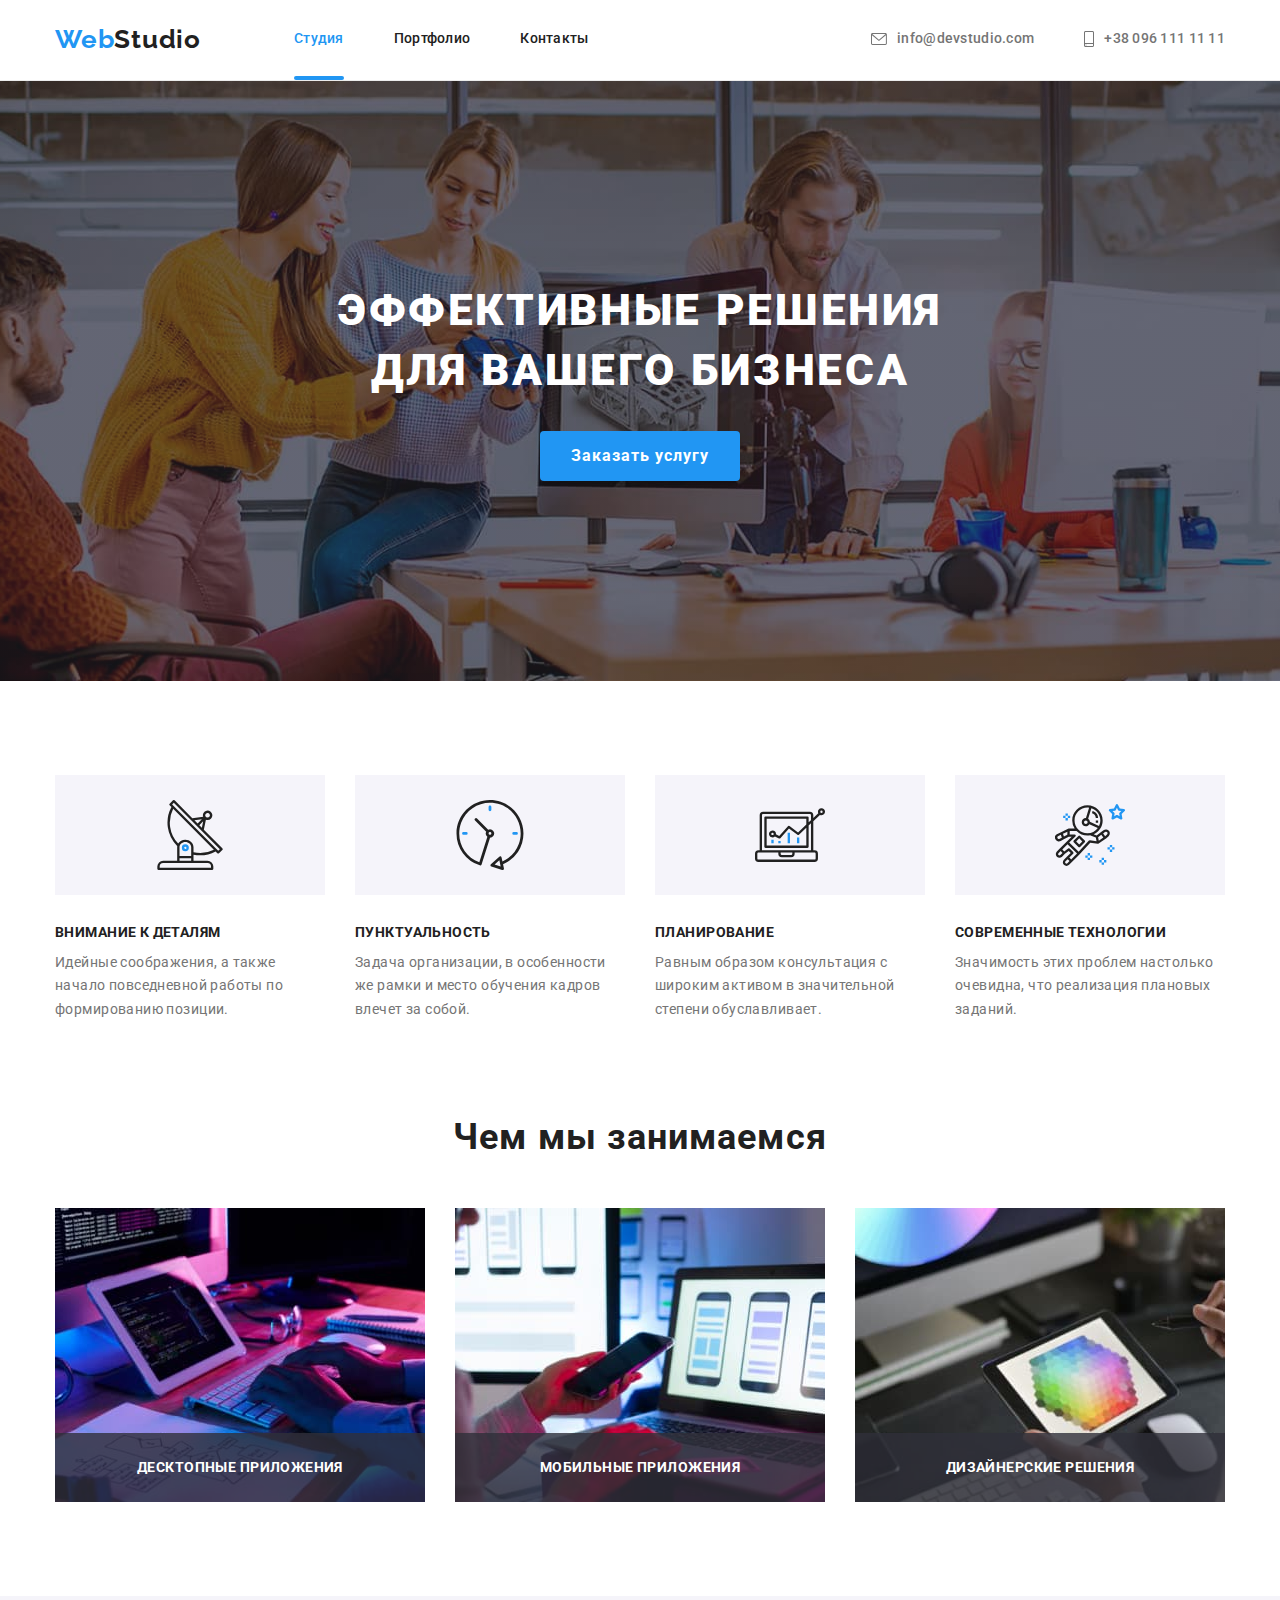
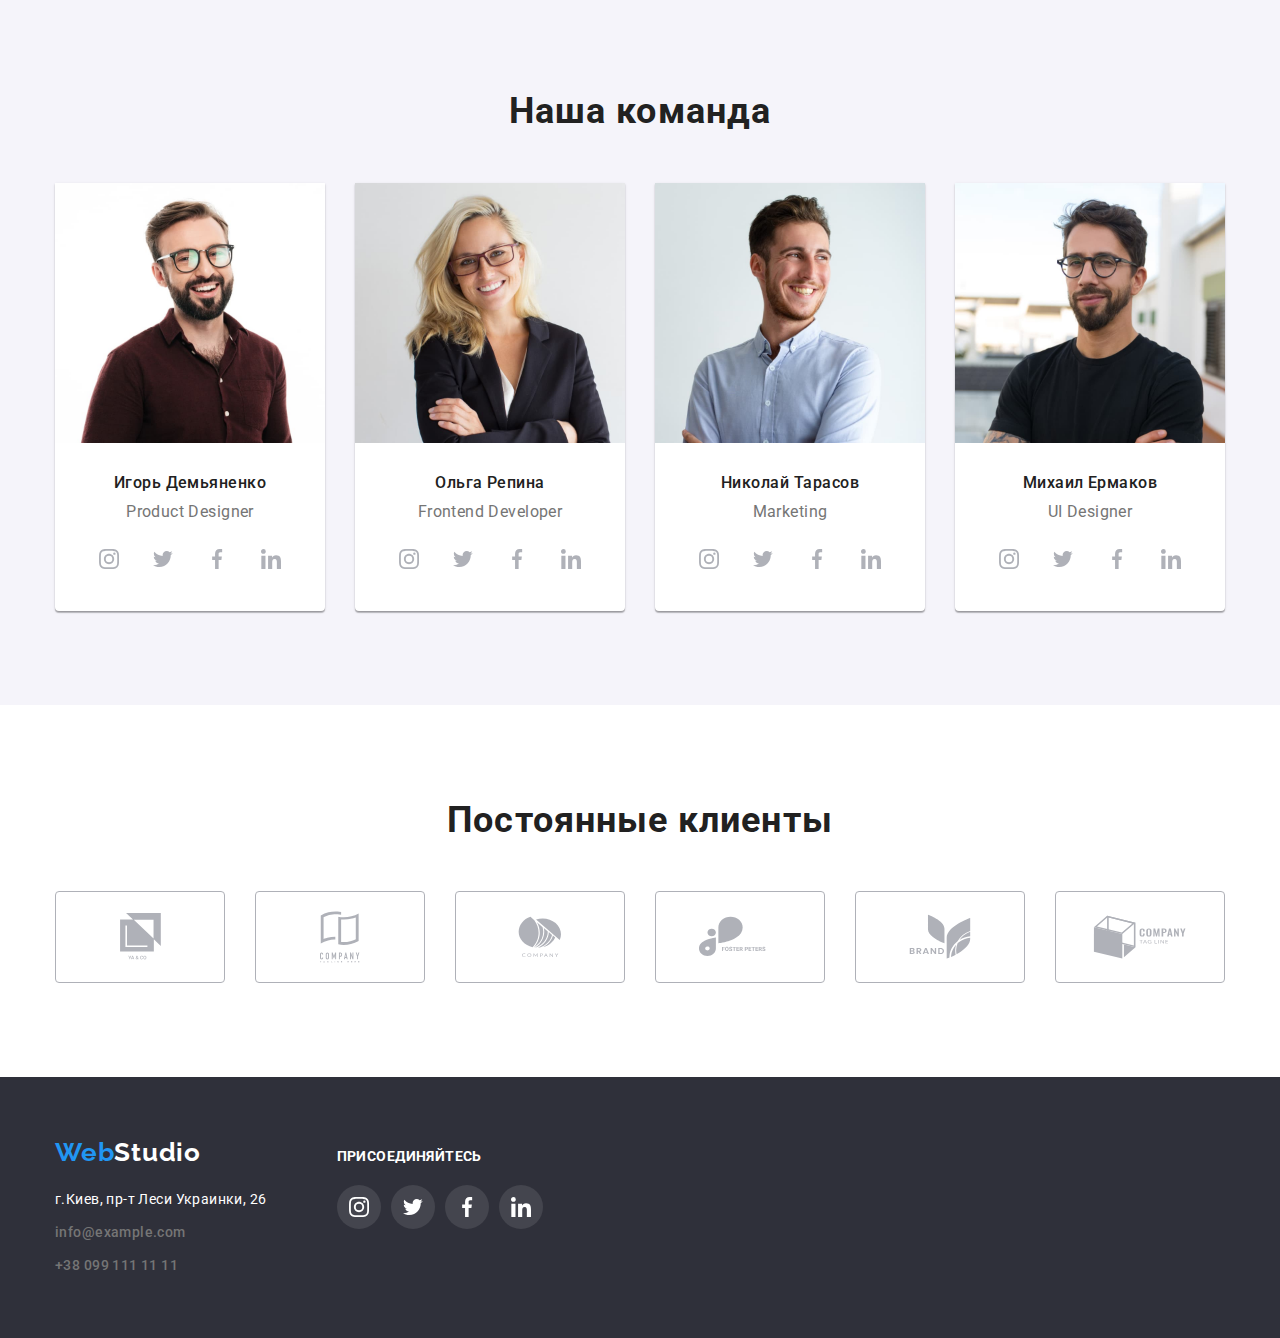
==== index.html @ b00ffcb3 "cloned from previous repository" ====
<!DOCTYPE html>
<html lang="ru">

<head>
  <meta charset="UTF-8">
  <meta http-equiv="X-UA-Compatible" content="IE=edge">
  <meta name="viewport" content="width=device-width, initial-scale=1.0">
  <link href="https://fonts.googleapis.com/css2?family=Raleway:wght@700&family=Roboto:wght@400;500;700;900&display=swap"
    rel="stylesheet">
  <link rel="stylesheet" href="https://cdnjs.cloudflare.com/ajax/libs/modern-normalize/1.1.0/modern-normalize.min.css"> 
  <link rel="stylesheet" href="./css/styles.css">
  <title>Web Studio</title>
</head>

<body>
<header class="header">
  <!-- Навигация -->
  <div class="container">
    <a href="./index.html" class="logo"><span class="logo-accent">Web</span>Studio</a>
    <nav class="main-nav">
      <ul class="site-nav">
        <li class="item"><a href="./index.html" class="link current">Студия</a></li>
        <li class="item"><a href="./portfolio.html" class="link">Портфолио</a></li>
        <li class="item"><a href="" class="link">Контакты</a></li>
      </ul>
    </nav>
    <!-- Контакты -->
    <ul class="contacts">
      <li>
        <a href="mailto:info@devstudio.com" class="link">
        <svg class="icon" width="16px" height="12px">
          <use href="./images/sprite.svg#icon-envelope"></use>
        </svg>
        info@devstudio.com
      </a>
      </li>
      <li>
        <a href="tel:+380961111111" class="link">
          <svg class="icon" width="10px" height="16px">
            <use href="./images/sprite.svg#icon-smartphone"></use>
          </svg>
        +38 096 111 11 11
      </a>
    </li>
    </ul>
  </div>
</header>

<main>
  <!-- Герой -->
  <section class="hero">
    <div class="container">
      <h1 class="hero-title">Эффективные решения для вашего бизнеса</h1>
      <button type="button" class="button" data-modal-open>Заказать услугу</button>
    </div>
  </section>
  <!--Особенности-->
  <section class="features">
    <div class="container">
      <h2 class="title">Особенности</h2>
      <ul class="cards">
        <li class="item">
          <div class="thumb">
            <svg class="icon" width="70px" height="70px">
              <use href="./images/sprite.svg#icon-antenn"></use>
            </svg>
          </div>
          <h3 class="heading">Внимание к деталям</h3>
          <p>Идейные соображения, а также начало повседневной работы по формированию позиции.</p>
        </li>
        <li class="item">
          <div class="thumb">
            <svg class="icon" width="70px" height="70px">
              <use href="./images/sprite.svg#icon-clock"></use>
            </svg>
          </div>
          <h3 class="heading">Пунктуальность</h3>
          <p>Задача организации, в особенности же рамки и место обучения кадров влечет за собой.</p>
        </li>
        <li class="item">
          <div class="thumb">
            <svg class="icon" width="70px" height="70px">
              <use href="./images/sprite.svg#icon-diagram"></use>
            </svg>
          </div>
          <h3 class="heading">Планирование</h3>
          <p>Равным образом консультация с широким активом в значительной степени обуславливает.</p>
        </li>
        <li class="item">
          <div class="thumb">
            <svg class="icon" width="70px" height="70px">
              <use href="./images/sprite.svg#icon-astronaut"></use>
            </svg>
          </div>
          <h3 class="heading">Современные технологии</h3>
          <p>Значимость этих проблем настолько очевидна, что реализация плановых заданий.</p>
        </li>
      </ul>
    </div>
  </section>
  <!-- Направление -->
  <section class="work">
    <div class="container">
      <h2 class="title">Чем мы занимаемся</h2>
      <ul class="cards">
        <li class="item">
          <a href=""><img src="./images/7.jpg" width="370" alt="Человек печатает">
            <div class="thumb">
              <h3 class="heading">Десктопные приложения</h3>
            </div>
          </a>
        </li>
        <li class="item">
          <a href=""><img src="./images/1.jpg" width="370" alt="Человек смотрит в экран телефона">
            <div class="thumb">
              <h3 class="heading">Мобильные приложения</h3>
            </div>
          </a>
        </li>
        <li class="item">
          <a href=""><img src="./images/2.jpg" width="370" alt="Человек смотрит в экран планшета">
            <div class="thumb">
              <h3 class="heading">Дизайнерские решения</h3>
            </div>
          </a>
        </li>
      </ul>
    </div>
  </section>
  <!-- Команда -->
  <section class="team">
    <div class="container">
      <h2 class="title">Наша команда</h2>
      <ul class="cards">
        <li class="item">
          <div class="card">
            <img src="./images/3.jpg" width="270" alt="Сотрудник компании">
            <h3 class="heading">Игорь Демьяненко</h3>
            <p>Product Designer</p>
            <ul class="social-links">
              <li>
                <a href="" class="link">
                  <svg class="icon" width="20px" height="20px"><use href="./images/sprite.svg#icon-instagram"></use></svg>
                </a>
              </li>
              <li>
                <a href="" class="link">
                  <svg class="icon" width="20px" height="20px">
                    <use href="./images/sprite.svg#icon-twitter"></use>
                  </svg>
                </a>
              </li>
              <li>
                <a href="" class="link">
                  <svg class="icon" width="20px" height="20px">
                    <use href="./images/sprite.svg#icon-facebook"></use>
                  </svg>
                </a>
              </li>
              <li>
                <a href="" class="link">
                  <svg class="icon" width="20px" height="20px">
                    <use href="./images/sprite.svg#icon-linkedin"></use>
                  </svg>
                </a>
              </li>
            </ul>
          </div>
        </li>
        <li class="item">
          <div class="card">
            <img src="./images/4.jpg" width="270" alt="Сотрудник компании">
            <h3 class="heading">Ольга Репина</h3>
            <p>Frontend Developer</p>
            <ul class="social-links">
              <li>
                <a href="" class="link">
                  <svg class="icon" width="20px" height="20px">
                    <use href="./images/sprite.svg#icon-instagram"></use>
                  </svg>
                </a>
              </li>
              <li>
                <a href="" class="link">
                  <svg class="icon" width="20px" height="20px">
                    <use href="./images/sprite.svg#icon-twitter"></use>
                  </svg>
                </a>
              </li>
              <li>
                <a href="" class="link">
                  <svg class="icon" width="20px" height="20px">
                    <use href="./images/sprite.svg#icon-facebook"></use>
                  </svg>
                </a>
              </li>
              <li>
                <a href="" class="link">
                  <svg class="icon" width="20px" height="20px">
                    <use href="./images/sprite.svg#icon-linkedin"></use>
                  </svg>
                </a>
              </li>
            </ul>
          </div>
        </li>
        <li class="item">
          <div class="card">
            <img src="./images/5.jpg" width="270" alt="Сотрудник компании">
            <h3 class="heading">Николай Тарасов</h3>
            <p>Marketing</p>
            <ul class="social-links">
              <li>
                <a href="" class="link">
                  <svg class="icon" width="20px" height="20px">
                    <use href="./images/sprite.svg#icon-instagram"></use>
                  </svg>
                </a>
              </li>
              <li>
                <a href="" class="link">
                  <svg class="icon" width="20px" height="20px">
                    <use href="./images/sprite.svg#icon-twitter"></use>
                  </svg>
                </a>
              </li>
              <li>
                <a href="" class="link">
                  <svg class="icon" width="20px" height="20px">
                    <use href="./images/sprite.svg#icon-facebook"></use>
                  </svg>
                </a>
              </li>
              <li>
                <a href="" class="link">
                  <svg class="icon" width="20px" height="20px">
                    <use href="./images/sprite.svg#icon-linkedin"></use>
                  </svg>
                </a>
              </li>
            </ul>
          </div>
        </li>
        <li class="item">
          <div class="card">
            <img src="images/6.jpg" width="270" alt="Сотрудник компании">
            <h3 class="heading">Михаил Ермаков</h3>
            <p>UI Designer</p>
            <ul class="social-links">
              <li>
                <a href="" class="link">
                  <svg class="icon" width="20px" height="20px">
                    <use href="./images/sprite.svg#icon-instagram"></use>
                  </svg>
                </a>
              </li>
              <li>
                <a href="" class="link">
                  <svg class="icon" width="20px" height="20px">
                    <use href="./images/sprite.svg#icon-twitter"></use>
                  </svg>
                </a>
              </li>
              <li>
                <a href="" class="link">
                  <svg class="icon" width="20px" height="20px">
                    <use href="./images/sprite.svg#icon-facebook"></use>
                  </svg>
                </a>
              </li>
              <li>
                <a href="" class="link">
                  <svg class="icon" width="20px" height="20px">
                    <use href="./images/sprite.svg#icon-linkedin"></use>
                  </svg>
                </a>
              </li>
            </ul>
          </div>
        </li>
      </ul>
    </div>
  </section>
  <section class="clients">
    <div class="container">
      <h2 class="title">Постоянные клиенты</h2>
      <ul class="cards">
        <li class="card-item">
          <a href="" class="link">
            <svg class="icon" width="41px" height="46.7px">
              <use href="./images/sprite.svg#icon-group-1"></use>
            </svg>
          </a>
        </li>
        <li class="card-item">
          <a href="" class="link">
            <svg class="icon" width="40" height="52">
              <use href="./images/sprite.svg#icon-group-2"></use>
            </svg>
          </a>
        </li>
        <li class="card-item">
          <a href="" class="link">
            <svg class="icon" width="43.46" height="41.18">
              <use href="./images/sprite.svg#icon-group-3"></use>
            </svg>
          </a>
        </li>
        <li class="card-item">
          <a href="" class="link">
            <svg class="icon" width="84.44" height="40.62">
              <use href="./images/sprite.svg#icon-group-4"></use>
            </svg>
          </a>
        </li>
        <li class="card-item">
          <a href="" class="link">
            <svg class="icon" width="62.54" height="45.43">
              <use href="./images/sprite.svg#icon-group-5"></use>
            </svg>
          </a>
        </li>
        <li class="card-item">
          <a href="" class="link">
            <svg class="icon" width="93.79" height="43.93">
              <use href="./images/sprite.svg#icon-group-6"></use>
            </svg>
          </a>
        </li>
      </ul>
    </div>
  </section>
  <!-- modal window -->
  <div class="modal-overlay is-hidden" data-modal>
    <div class="modal">
      <button class="modal-close" type="button" data-modal-close></button>
    </div>
  </div>
</main>

<footer class="footer">
  <div class="container">
    <div class="column">
      <a href="" class="logo"><span class="logo-accent">Web</span>Studio</a>
      <address class="address">
        <p>г.Киев, пр-т Леси Украинки, 26</p>
        <div class="items">
          <a href="mailto:info@example.com" class="link">info@example.com</a>
          <a href="tel:+380991111111" class="link">+38 099 111 11 11</a>
        </div>
      </address>
    </div>
    <div class="column">
      <h3 class="heading">Присоединяйтесь</h3>
      <ul class="social-links">
        <li>
          <a href="" class="social-link">
            <svg class="icon" width="20px" height="20px">
              <use href="./images/sprite.svg#icon-instagram"></use>
            </svg>
          </a>
        </li>
        <li>
          <a href="" class="social-link">
            <svg class="icon" width="20px" height="20px">
              <use href="./images/sprite.svg#icon-twitter"></use>
            </svg>
          </a>
        </li>
        <li>
          <a href="" class="social-link">
            <svg class="icon" width="20px" height="20px">
              <use href="./images/sprite.svg#icon-facebook"></use>
            </svg>
          </a>
        </li>
        <li>
          <a href="" class="social-link">
            <svg class="icon" width="20px" height="20px">
              <use href="./images/sprite.svg#icon-linkedin"></use>
            </svg>
          </a>
        </li>
      </ul>
    </div>
  </div>
</footer>
<script src="./js/modal.js"></script>
</body>

</html>
---- css/styles.css ----
:root {
  --primary-text-color: #757575;
  --secondary-text-color: #212121;
  --additional-text-color: #ffffff;
  --bg-color: #ffffff;
  --secondary-bg-color: #f5f4fa;
  --accent: #2196f3;
  --animation: cubic-bezier(0.4, 0, 0.2, 1);
}

body {
  background-color: var(--bg-color);
  color: var(--primary-text-color);

  font-family: Roboto, sans-serif;
  font-weight: 400;
  font-size: 14px;
  line-height: 1.71;
  letter-spacing: 0.03em;
}

.container {
  margin: 0 auto;
  width: 1200px;
  padding: 0 15px;
}

/* утилиты */
ul {
  list-style: none;
  padding: 0;
  margin: 0;
}

img {
  display: block;
  width: 100%;
  height: auto;
}
/* убрал зазор в 4px */

/* header */
.logo {
  color: var(--secondary-text-color);

  font-family: Raleway, sans-serif;
  font-weight: 700;
  font-size: 26px;
  line-height: 1.19;
  letter-spacing: 0.03em;
  text-decoration: none;
}

.logo-accent {
  color: var(--accent);
}

.site-nav .link {
  color: var(--secondary-text-color);
}

.link:hover,
.link:focus {
  color: var(--accent);
}

.link.current {
  color: var(--accent);
}

.site-nav > .item {
  position: relative;
}

.link.current::after {
  position: absolute;
  top: 45px;
  left: 0;
  content: '';
  width: 100%;
  height: 4px;
  border-radius: 2px;

  background-color: var(--accent);
}

.link {
  color: var(--primary-text-color);

  font-weight: 500;
  font-size: 14px;
  line-height: 1.14;
  letter-spacing: 0.02em;
  text-decoration: none;

  transition: color 250ms var(--animation);
}

.header .link {
  display: flex;
  align-items: center;
}

.header {
  padding-top: 24px;
  padding-bottom: 25px;

  border-bottom: 1px solid #ececec;
}

.header > .container {
  display: flex;
  align-items: center;
}

.main-nav {
  display: flex;
  align-items: center;
}

.site-nav {
  display: flex;
  margin-left: 93px;
}

.site-nav > .item:not(:last-child) {
  margin-right: 50px;
}

.contacts {
  display: flex;
  margin-left: auto;
  text-align: center;
}

.contacts li:last-child {
  margin-left: 50px;
}

.header .icon {
  fill: currentColor;
  margin-right: 10px;
}

/* main */
/* Герой */

.hero {
  padding-top: 200px;
  padding-bottom: 200px;

  color: var(--additional-text-color);
  background-color: #2f303a;
  background-image: linear-gradient(to right, rgba(47, 48, 58, 0.4), rgba(47, 48, 58, 0.4)),
    url(../images/bg.jpg);
  background-repeat: no-repeat;
  background-position: 50% 50%;

  text-align: center;
}

.hero-title {
  margin: 0 252px 30px;

  font-weight: 900;
  font-size: 44px;
  line-height: 1.36;
  letter-spacing: 0.06em;
  text-transform: uppercase;
}

.button {
  border-radius: 4px;
  height: 50px;
  width: 200px;
  border: none;

  background-color: var(--accent);
  color: var(--additional-text-color);
  box-shadow: 0px 4px 4px rgba(0, 0, 0, 0.15);

  font-family: Roboto, sans-serif;
  font-weight: 700;
  font-size: 16px;
  line-height: 1.87;
  text-align: center;
  letter-spacing: 0.06em;

  cursor: pointer;
}

/* Особенности */

.features {
  padding-top: 94px;
  padding-bottom: 94px;
}

.features .title {
  display: none;
}

.features .cards {
  display: flex;
  flex-wrap: wrap;
  margin: -15px;
}

.features .item {
  width: 270px;
  margin: 15px;
}

.heading {
  margin: 0 0 10px;

  color: var(--secondary-text-color);

  font-weight: 700;
  font-size: 14px;
  line-height: 1.14;
  letter-spacing: 0.03em;
  text-transform: uppercase;
}

.features p {
  margin: 0;
}

.features .thumb {
  display: flex;
  align-items: center;
  justify-content: center;
  width: 270px;
  height: 120px;
  background-color: #f5f4fa;
  margin-bottom: 30px;
}

/* Направление */

.work {
  padding-bottom: 94px;
}

.title {
  color: var(--secondary-text-color);

  font-weight: 700;
  font-size: 36px;
  line-height: 1.17;
  text-align: center;
  letter-spacing: 0.03em;
}

.work .title {
  margin-top: 0;
  margin-bottom: 50px;
}

.work .cards {
  display: flex;
  flex-wrap: wrap;
  margin: -15px;
}

.work .item {
  position: relative;
  margin: 15px;
}

.work .thumb {
  position: absolute;
  bottom: 0;
  width: 100%;
  background-color: rgba(47, 48, 58, 0.8);
}

.work .heading {
  padding-top: 27px;
  padding-bottom: 27px;
  margin: 0;
  text-align: center;

  color: var(--additional-text-color);
}

/* Команда */

.team {
  padding-bottom: 94px;
  padding-top: 94px;

  background-color: var(--secondary-bg-color);

  font-size: 16px;
  line-height: 1.19;
}

.team .cards {
  display: flex;
  margin: -15px;
}

.team .heading {
  margin-top: 30px;
  margin-bottom: 10px;

  font-weight: 500;
  font-size: 16px;
  line-height: 1.19;
  text-transform: none;
  text-align: center;
}

.team p {
  margin-top: 0;
  margin-bottom: 16px;
  text-align: center;
}

.team .title {
  margin-top: 0;
  margin-bottom: 50px;
}

.team .card {
  width: 270px;

  background-color: var(--bg-color);
  box-shadow: 0px 1px 3px rgba(0, 0, 0, 0.12), 0px 1px 1px rgba(0, 0, 0, 0.14),
    0px 2px 1px rgba(0, 0, 0, 0.2);
  border-radius: 0px 0px 4px 4px;
}

.team .item {
  margin: 15px;
}

.team .social-links {
  display: flex;
  justify-content: space-between;
  padding-right: 32px;
  padding-left: 32px;
  padding-bottom: 30px;
}

.team .link {
  display: flex;
  align-items: center;
  justify-content: center;
  width: 44px;
  height: 44px;
  border-radius: 50%;

  color: #afb1b8;

  transition: color 250ms var(--animation), background-color 250ms var(--animation);
}

.team .link:hover,
.team .link:focus {
  color: #ffffff;
  background-color: var(--accent);
}

.icon {
  fill: currentColor;
}

/* Наши клиенты */

.clients {
  padding-top: 94px;
  padding-bottom: 94px;
}

.clients .title {
  margin-bottom: 50px;
  margin-top: 0;
}

.clients .cards {
  display: flex;
  flex-wrap: wrap;
  margin: -15px;
}

.clients .card-item {
  margin: 15px;
}

.clients .icon {
  fill: currentColor;
}

.clients .link:hover,
.clients .link:focus {
  color: var(--accent);
  border: 1px solid var(--accent);
}

.clients .link {
  display: flex;
  justify-content: center;
  align-items: center;
  width: 170px;
  height: 92px;
  border: 1px solid #afb1b8;
  border-radius: 4px;
  color: #afb1b8;
}

/* footer */

.footer {
  padding-top: 60px;
  padding-bottom: 60px;

  background-color: #2f303a;
}

.address {
  color: var(--additional-text-color);

  font-style: normal;
}

.address .link {
  padding-top: 0;
  padding-bottom: 0;
}

.address > p {
  margin-top: 0;
  margin-bottom: 9px;
}

.footer .logo {
  display: inline-block;
  margin-bottom: 20px;

  color: var(--additional-text-color);
}

.footer .link {
  line-height: 1.71;
  letter-spacing: 0.03em;
}

.footer .items {
  display: flex;
  flex-direction: column;
  align-items: start;
}

.footer .link:first-child {
  margin-bottom: 9px;
}

.footer .container {
  display: flex;
}

.footer .column:first-child {
  margin-right: 70px;
}

.footer .column:last-child {
  margin-top: 12px;
}

.footer .heading {
  margin-bottom: 20px;

  color: var(--additional-text-color);
}

.footer .social-links {
  display: flex;
  justify-content: space-between;
}

.footer .social-link {
  display: flex;
  justify-content: center;
  align-items: center;
  width: 44px;
  height: 44px;

  color: var(--additional-text-color);
  background-color: #44454e;
  border-radius: 50%;

  transition: background-color 250ms var(--animation);
}

.footer .social-links > li:not(:last-child) {
  margin-right: 10px;
}

.footer .social-link:hover,
.footer .social-link:focus {
  background-color: var(--accent);
}

/* portfolio */

.portfolio-nav {
  border-radius: 4px;
  border: none;
  height: 38px;
  padding: 6px 22px;

  background-color: #f5f4fa;
  color: var(--secondary-text-color);

  font-family: Roboto, sans-serif;
  font-weight: 500;
  font-size: 16px;
  line-height: 1.62;
  text-align: center;
  letter-spacing: 0.03em;

  cursor: pointer;

  transition: color 250ms var(--animation), background-color 250ms var(--animation),
    box-shadow 250ms var(--animation);
}

.portfolio .buttons {
  display: flex;
  justify-content: center;
  margin-bottom: 50px;
}

.portfolio .item:not(:last-child) {
  margin-right: 8px;
}

.portfolio-nav.current {
  background-color: var(--accent);
  color: var(--additional-text-color);
  box-shadow: 0px 3px 1px rgba(0, 0, 0, 0.1), 0px 1px 2px rgba(0, 0, 0, 0.08),
    0px 2px 2px rgba(0, 0, 0, 0.12);
}

.portfolio-nav:hover,
.portfolio-nav:focus {
  background-color: var(--accent);
  color: var(--additional-text-color);
  box-shadow: 0px 3px 1px rgba(0, 0, 0, 0.1), 0px 1px 2px rgba(0, 0, 0, 0.08),
    0px 2px 2px rgba(0, 0, 0, 0.12);
}

.portfolio .title {
  display: none;
}

.portfolio .cards {
  display: flex;
  flex-wrap: wrap;
  margin: -15px;
}

.portfolio .card-item {
  margin: 15px;
}

.portfolio-link {
  display: block;
  width: 370px;
  border: 1px solid #eeeeee;

  color: var(--primary-text-color);

  font-family: Roboto;
  font-weight: 400;
  font-size: 16px;
  line-height: 1.87;
  letter-spacing: 0.03em;
  text-decoration: none;
}

.portfolio-link:hover,
.portfolio-link:focus {
  box-shadow: 0px 1px 1px rgba(0, 0, 0, 0.12), 0px 4px 4px rgba(0, 0, 0, 0.06),
    1px 4px 6px rgba(0, 0, 0, 0.16);
}

.portfolio-link .heading {
  margin-bottom: 4px;
  padding-top: 20px;
  padding-left: 24px;

  font-weight: 700;
  font-size: 18px;
  line-height: 2;
  letter-spacing: 0.06em;
  text-transform: none;
}

.portfolio {
  padding-top: 94px;
  padding-bottom: 94px;
}

.portfolio-link > p {
  margin: 0;
  padding-bottom: 20px;
  padding-left: 24px;
}

.portfolio .card-thumb {
  position: relative;
  overflow: hidden;
}

.portfolio-link .overlay {
  position: absolute;
  transform: translateY(calc(100% + 1px));
  width: 100%;
  height: 100%;
  top: 0;

  background-color: rgba(33, 150, 243, 0.9);

  transition: transform 250ms var(--animation);
}

.portfolio-link:hover .overlay {
  transform: translateY(0);
}

.overlay-text {
  padding: 63px 24px;
  margin: 0;

  color: var(--additional-text-color);

  font-size: 18px;
  line-height: 1.56;
}

/* modal window */

.modal-overlay {
  position: fixed;
  height: 100%;
  width: 100%;
  top: 0;
  left: 0;

  background-color: rgba(0, 0, 0, 0.2);

  opacity: 1;
  transition: opacity 250ms var(--animation);
}

.modal-overlay.is-hidden {
  visibility: hidden;
  opacity: 0;
  pointer-events: none;
}

.modal-overlay.is-hidden .modal {
  transform: translate(-50%, -50%) scale(1.1);
}

.modal {
  position: absolute;
  display: flex;
  width: 528px;
  height: 581px;
  background-color: var(--bg-color);
  top: 50%;
  left: 50%;
  transform: translate(-50%, -50%) scale(1);
  transition: transform 250ms var(--animation);
}

.modal-close {
  position: relative;
  margin-left: auto;
  margin-top: 8px;
  margin-right: 8px;
  height: 30px;
  width: 30px;
  border: 1px solid rgba(0, 0, 0, 0.1);
  border-radius: 50%;

  background-color: var(--bg-color);
  cursor: pointer;
}

.modal-close::before {
  position: absolute;
  top: 50%;
  left: 50%;
  transform: translate(-50%, -50%);
  content: '';
  display: inline-block;
  background-image: url('../images/close-button.svg');
  background-repeat: no-repeat;
  width: 11px;
  height: 11px;
}

.modal-close:hover {
  box-shadow: 0px 1px 3px rgba(0, 0, 0, 0.12), 0px 1px 1px rgba(0, 0, 0, 0.14),
    0px 2px 1px rgba(0, 0, 0, 0.2);
}
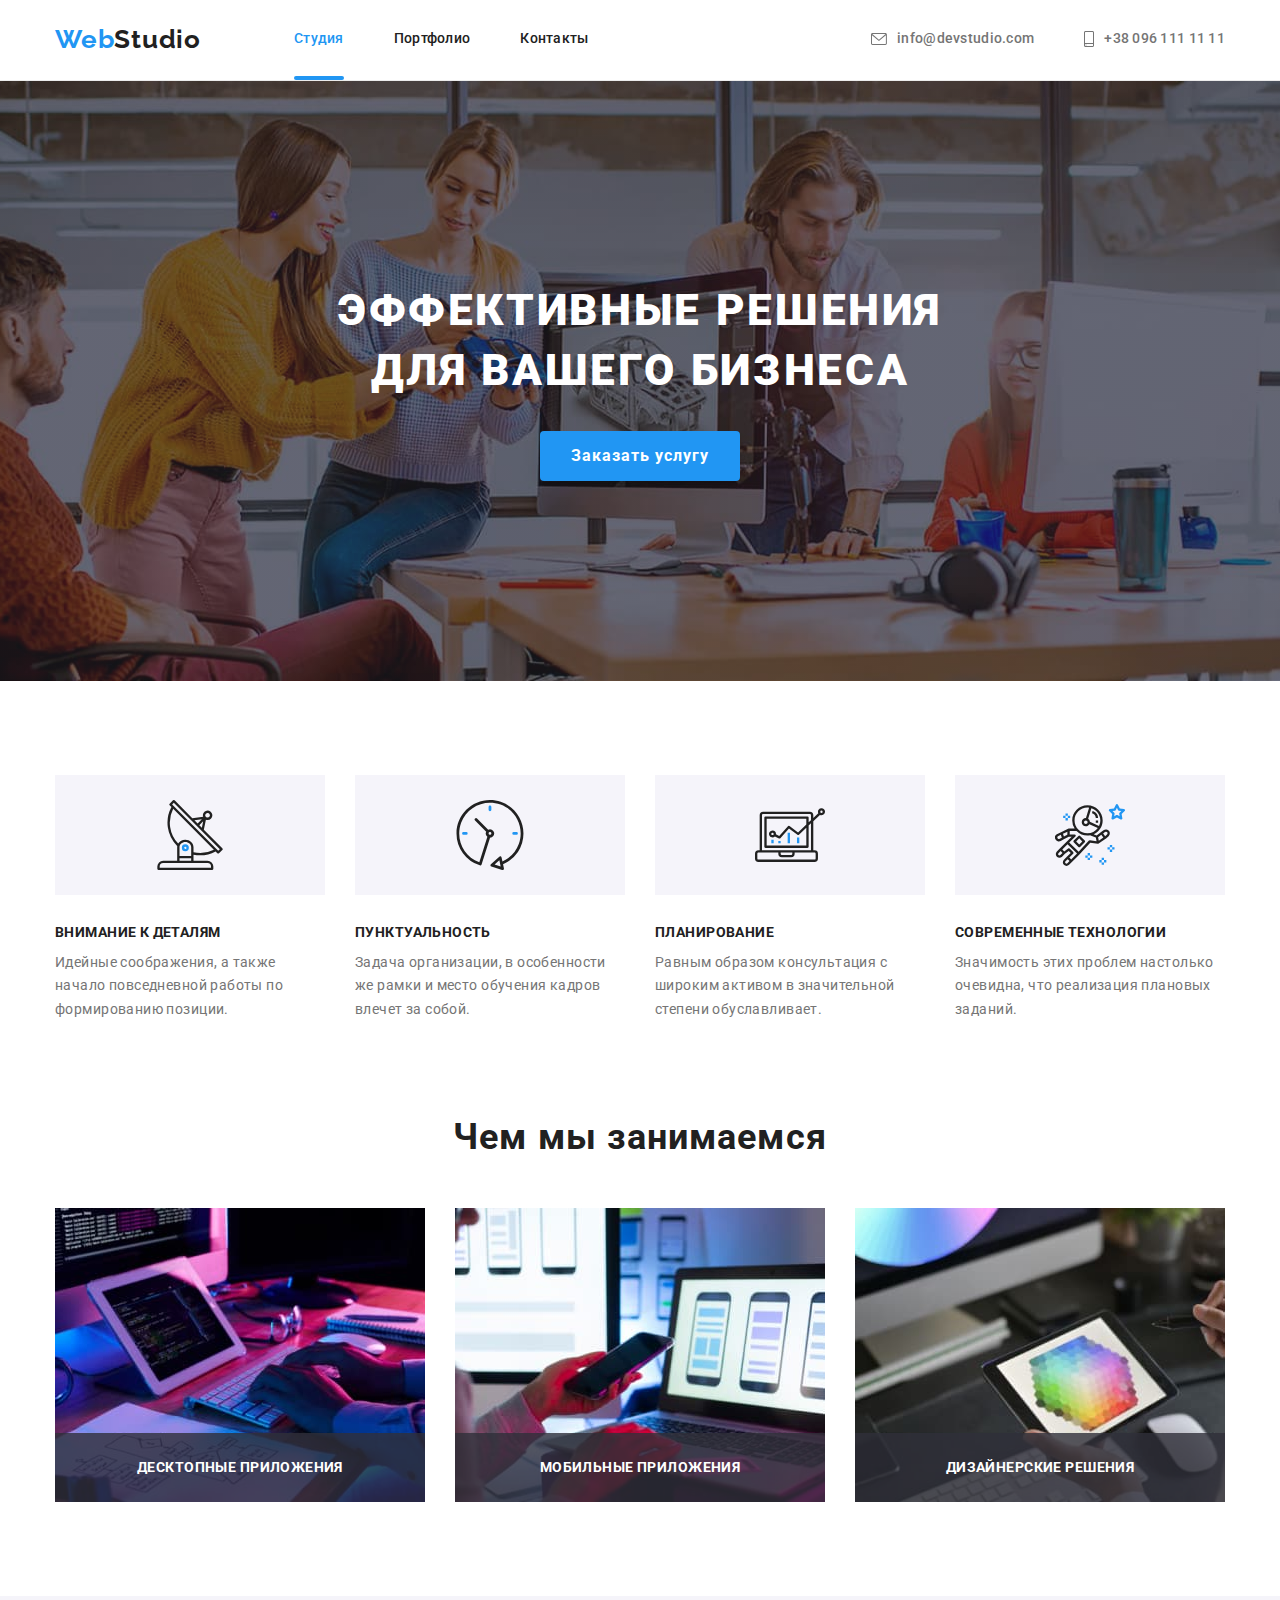
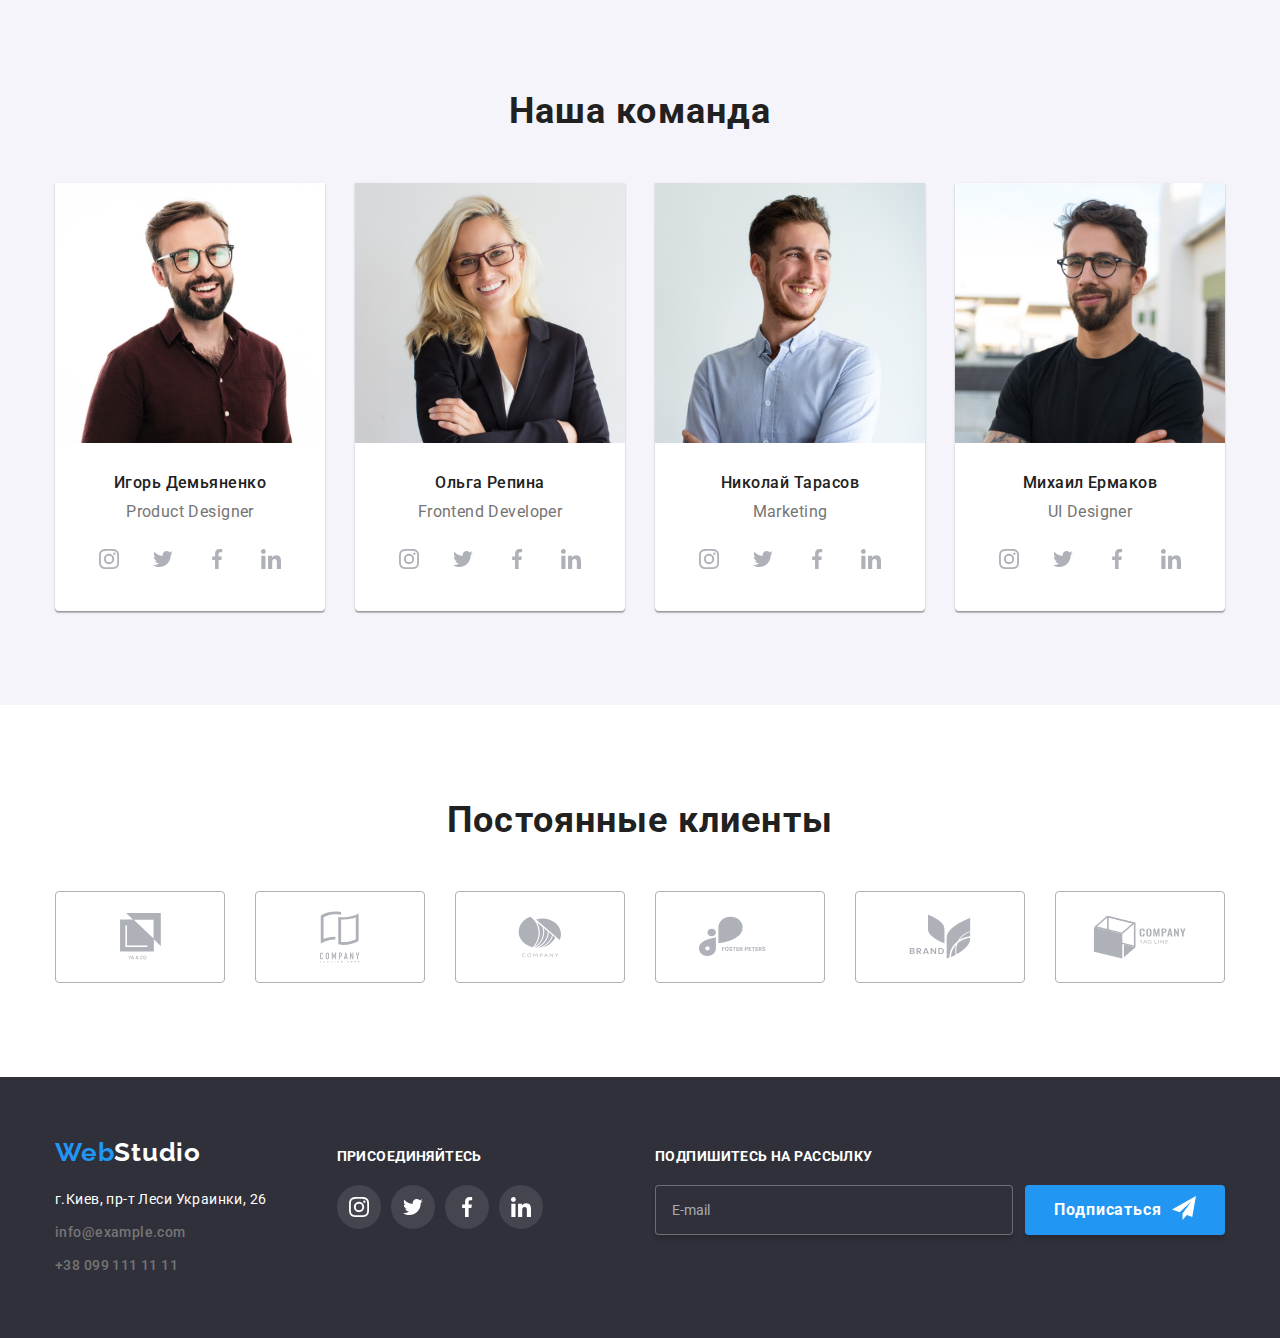
==== commit 8ff46f5d: "add form" ====
--- a/index.html
+++ b/index.html
@@ -334,6 +334,32 @@
   <div class="modal-overlay is-hidden" data-modal>
     <div class="modal">
       <button class="modal-close" type="button" data-modal-close></button>
+      <form class="modal-form">
+        <h2 class="title">Оставьте свои данные, мы вам перезвоним</h2>
+        <ul class="inputs">
+          <li class="item">
+            <label class="form-field">
+              <span class="label">Имя</span>
+              <svg class="icon" width="18" height="18">
+                <use href="./images/sprite.svg#person-icon"></use>
+              </svg>
+              <input class="input" type="text" name="name">
+            </label>
+          </li>
+          <li class="item">
+            <label class="form-field">
+              <span class="label">Телефон</span>
+              <input class="input" type="tel" name="tel">
+            </label>
+          </li>
+          <li class="item">
+            <label class="form-field">
+              <span class="label">Почта</span>
+              <input class="input" type="email" name="email">
+            </label>
+          </li>
+        </ul>
+      </form>
     </div>
   </div>
 </main>
@@ -383,6 +409,15 @@
         </li>
       </ul>
     </div>
+    <div class="column">
+      <form class="footer-form">
+        <div class="form-column">
+          <h3 class="heading">Подпишитесь на рассылку</h3>
+          <input class="input" type="email" name="email" placeholder="E-mail">
+        </div>
+        <button class="button" type="submit">Подписаться</button>
+      </form>
+    </div>
   </div>
 </footer>
 <script src="./js/modal.js"></script>
--- a/css/styles.css
+++ b/css/styles.css
@@ -466,7 +466,7 @@
   margin-right: 70px;
 }
 
-.footer .column:last-child {
+.footer .column:not(:first-child) {
   margin-top: 12px;
 }
 
@@ -502,6 +502,58 @@
 .footer .social-link:hover,
 .footer .social-link:focus {
   background-color: var(--accent);
+}
+
+/* form */
+
+.footer .column:last-child {
+  margin-left: auto;
+}
+
+.footer-form {
+  display: flex;
+}
+
+.form-column {
+  display: flex;
+  flex-direction: column;
+  margin-right: 12px;
+}
+
+.footer-form .input {
+  width: 358px;
+  height: 50px;
+  padding: 15px 0 15px 16px;
+  border: 1px solid rgba(255, 255, 255, 0.3);
+  border-radius: 4px;
+
+  color: var(--additional-text-color);
+  background-color: #2f303a;
+  box-shadow: 0px 4px 4px rgba(0, 0, 0, 0.15);
+}
+
+.footer-form .input::placeholder {
+  color: rgba(255, 255, 255, 0.6);
+}
+
+.footer-form .button {
+  display: flex;
+  justify-content: center;
+  align-items: center;
+  align-self: flex-end;
+  width: 200px;
+  height: 50px;
+
+  background-color: var(--accent);
+}
+
+.footer-form .button::after {
+  content: '';
+  height: 24px;
+  width: 24px;
+  display: inline-block;
+  margin: 10px 0 13px 10px;
+  background-image: url('../images/icon-send.svg');
 }
 
 /* portfolio */
@@ -669,7 +721,6 @@
 
 .modal {
   position: absolute;
-  display: flex;
   width: 528px;
   height: 581px;
   background-color: var(--bg-color);
@@ -681,7 +732,7 @@
 
 .modal-close {
   position: relative;
-  margin-left: auto;
+  margin-left: 490px;
   margin-top: 8px;
   margin-right: 8px;
   height: 30px;
@@ -710,3 +761,62 @@
   box-shadow: 0px 1px 3px rgba(0, 0, 0, 0.12), 0px 1px 1px rgba(0, 0, 0, 0.14),
     0px 2px 1px rgba(0, 0, 0, 0.2);
 }
+
+/* modal-form */
+
+.modal-form .title {
+  margin: 0;
+
+  font-size: 20px;
+  line-height: 1.15;
+  text-align: center;
+}
+
+.modal-form {
+  margin: 2px 40px 40px;
+}
+
+.modal-form .item {
+  margin-bottom: 28px;
+}
+
+.inputs {
+  margin-top: 30px;
+}
+.inputs .input {
+  width: 448px;
+  height: 40px;
+  padding-left: 42px;
+  border: 1px solid rgba(33, 33, 33, 0.2);
+  border-radius: 4px;
+}
+
+.form-field:focus-within .icon {
+  color: var(--accent);
+}
+
+.form-field:focus-within .input {
+  border-color: var(--accent);
+  background-color: tomato;
+}
+
+.form-field {
+  position: relative;
+}
+
+.form-field .label {
+  position: absolute;
+  top: -30px;
+
+  font-size: 12px;
+  line-height: 1.17;
+  letter-spacing: 0.01em;
+}
+
+.modal .icon {
+  position: absolute;
+  margin-top: 11px;
+  margin-left: 12px;
+
+  color: var(--secondary-text-color);
+}
